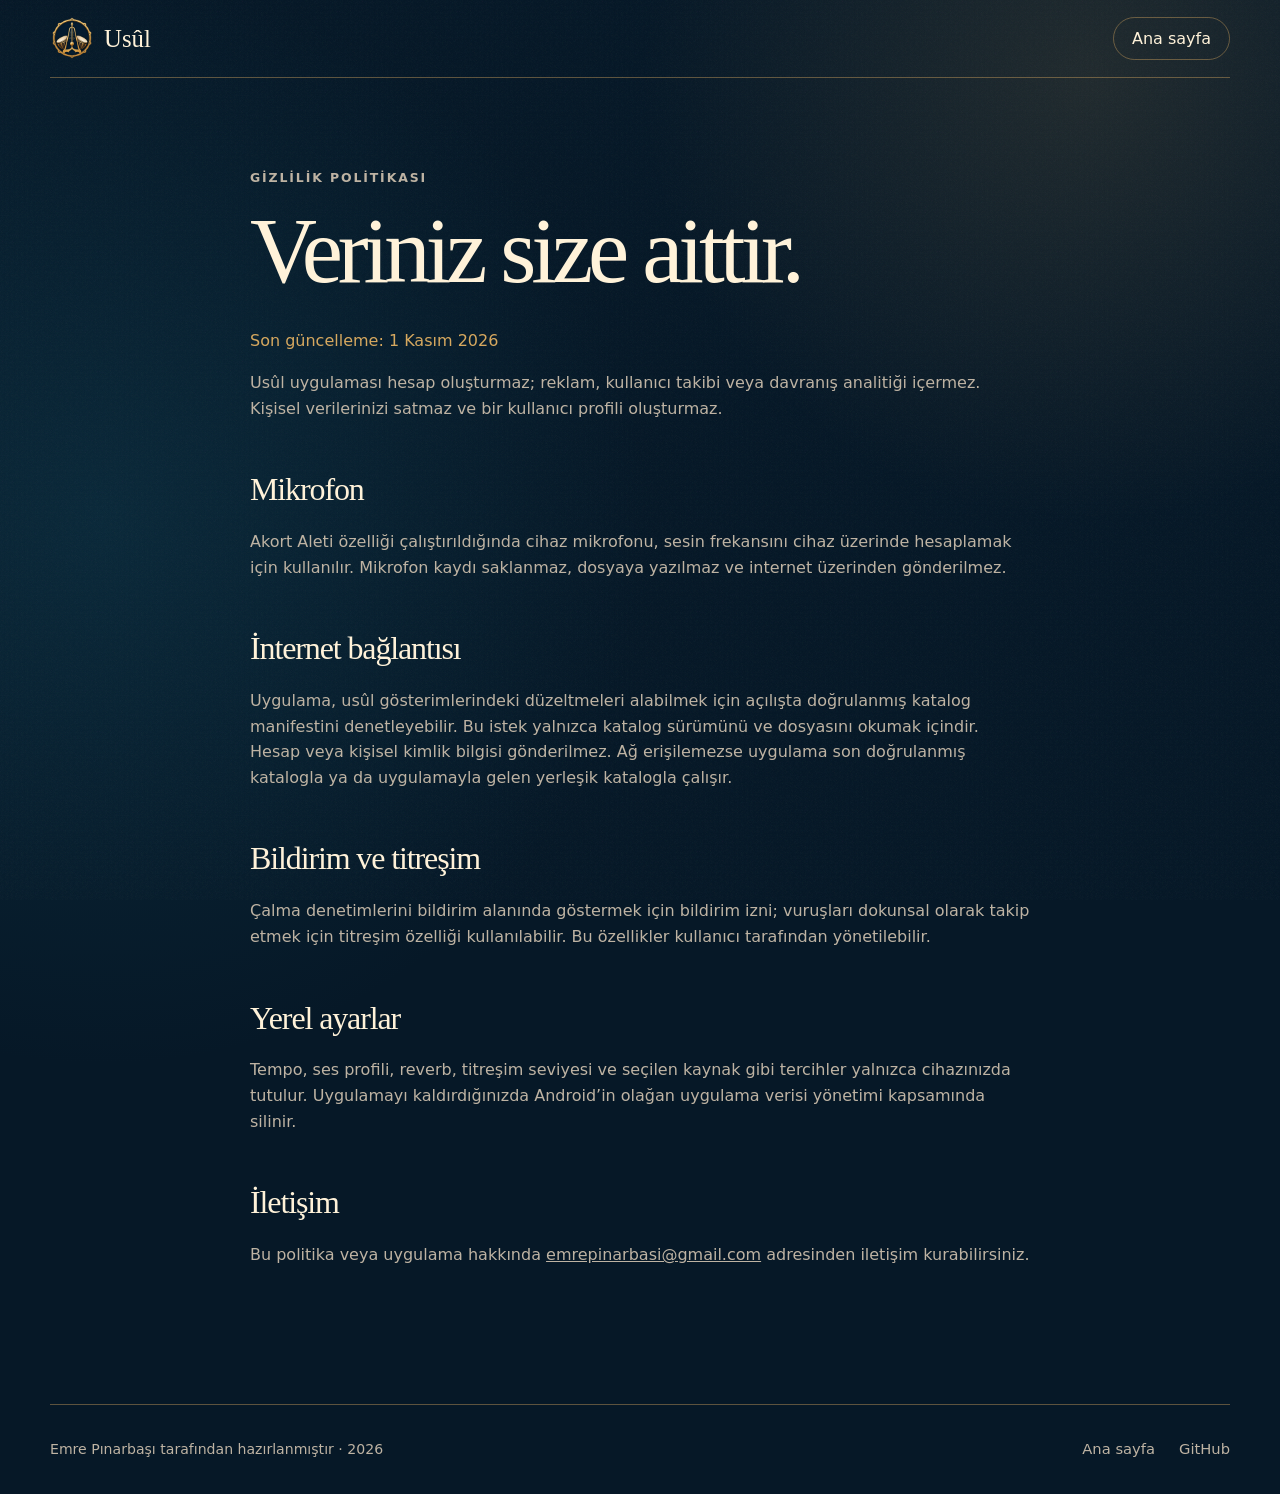
==== public/gizlilik.html @ 1c26b237 "Web sayfası ve dinamik katalog v2" ====
<!doctype html>
<html lang="tr">
<head>
  <meta charset="utf-8">
  <meta name="viewport" content="width=device-width, initial-scale=1">
  <meta name="theme-color" content="#061827">
  <meta name="description" content="Usûl Android uygulaması gizlilik politikası">
  <title>Gizlilik — Usûl</title>
  <link rel="icon" href="assets/usul-logo.png">
  <link rel="stylesheet" href="assets/site.css">
  <style>
    .policy { width: min(780px, calc(100vw - 32px)); margin: auto; padding: 90px 0 120px; }
    .policy h1 { font-size: clamp(3rem, 8vw, 5.8rem); }
    .policy h2 { margin-top: 52px; font-size: 2rem; }
    .policy p, .policy li { color: var(--muted); }
    .policy strong { color: var(--cream); }
    .policy .updated { color: var(--gold); }
  </style>
</head>
<body>
  <header class="site-header">
    <a class="brand" href="./"><img src="assets/usul-logo.png" alt="" width="48" height="48"><span>Usûl</span></a>
    <span></span>
    <a class="small-button" href="./">Ana sayfa</a>
  </header>
  <main class="policy">
    <p class="eyebrow">Gizlilik politikası</p>
    <h1>Veriniz size aittir.</h1>
    <p class="updated">Son güncelleme: 1 Kasım 2026</p>
    <p>Usûl uygulaması hesap oluşturmaz; reklam, kullanıcı takibi veya davranış analitiği içermez. Kişisel verilerinizi satmaz ve bir kullanıcı profili oluşturmaz.</p>

    <h2>Mikrofon</h2>
    <p>Akort Aleti özelliği çalıştırıldığında cihaz mikrofonu, sesin frekansını cihaz üzerinde hesaplamak için kullanılır. Mikrofon kaydı saklanmaz, dosyaya yazılmaz ve internet üzerinden gönderilmez.</p>

    <h2>İnternet bağlantısı</h2>
    <p>Uygulama, usûl gösterimlerindeki düzeltmeleri alabilmek için açılışta doğrulanmış katalog manifestini denetleyebilir. Bu istek yalnızca katalog sürümünü ve dosyasını okumak içindir. Hesap veya kişisel kimlik bilgisi gönderilmez. Ağ erişilemezse uygulama son doğrulanmış katalogla ya da uygulamayla gelen yerleşik katalogla çalışır.</p>

    <h2>Bildirim ve titreşim</h2>
    <p>Çalma denetimlerini bildirim alanında göstermek için bildirim izni; vuruşları dokunsal olarak takip etmek için titreşim özelliği kullanılabilir. Bu özellikler kullanıcı tarafından yönetilebilir.</p>

    <h2>Yerel ayarlar</h2>
    <p>Tempo, ses profili, reverb, titreşim seviyesi ve seçilen kaynak gibi tercihler yalnızca cihazınızda tutulur. Uygulamayı kaldırdığınızda Android’in olağan uygulama verisi yönetimi kapsamında silinir.</p>

    <h2>İletişim</h2>
    <p>Bu politika veya uygulama hakkında <a href="mailto:emrepinarbasi@gmail.com">emrepinarbasi@gmail.com</a> adresinden iletişim kurabilirsiniz.</p>
  </main>
  <footer><span>Emre Pınarbaşı tarafından hazırlanmıştır · 2026</span><div><a href="./">Ana sayfa</a><a href="https://github.com/emrepinarbasi/usul">GitHub</a></div></footer>
</body>
</html>
---- public/assets/site.css ----
:root {
  color-scheme: dark;
  --navy: #061827;
  --navy-soft: #0a2031;
  --navy-lift: #102b3f;
  --gold: #d6a85f;
  --gold-light: #f2d28e;
  --cream: #fff2d9;
  --muted: #beb3a3;
  --line: rgba(214, 168, 95, .42);
  --content: min(1180px, calc(100vw - 40px));
}

* { box-sizing: border-box; }
html { scroll-behavior: smooth; }
body {
  margin: 0;
  color: var(--cream);
  background:
    radial-gradient(circle at 85% 5%, rgba(214,168,95,.13), transparent 28rem),
    radial-gradient(circle at 8% 35%, rgba(24,91,114,.25), transparent 34rem),
    var(--navy);
  font-family: Inter, ui-sans-serif, system-ui, -apple-system, BlinkMacSystemFont, "Segoe UI", sans-serif;
  line-height: 1.6;
}

body::before {
  content: "";
  position: fixed;
  inset: 0;
  z-index: -1;
  opacity: .16;
  pointer-events: none;
  background-image: url("data:image/svg+xml,%3Csvg xmlns='http://www.w3.org/2000/svg' width='120' height='120' viewBox='0 0 120 120'%3E%3Cfilter id='n'%3E%3CfeTurbulence baseFrequency='.8' numOctaves='3' stitchTiles='stitch'/%3E%3C/filter%3E%3Crect width='100%25' height='100%25' filter='url(%23n)' opacity='.35'/%3E%3C/svg%3E");
}

a { color: inherit; }
button, input { font: inherit; }
.skip-link { position: fixed; left: 12px; top: -80px; z-index: 20; background: var(--gold-light); color: var(--navy); padding: 10px 14px; border-radius: 8px; }
.skip-link:focus { top: 12px; }

.site-header {
  width: var(--content);
  min-height: 78px;
  margin: auto;
  display: grid;
  grid-template-columns: 1fr auto 1fr;
  align-items: center;
  gap: 24px;
  border-bottom: 1px solid var(--line);
}
.brand { display: inline-flex; align-items: center; gap: 10px; text-decoration: none; width: fit-content; font-family: Georgia, serif; font-size: 1.55rem; }
.brand img { width: 44px; height: 44px; object-fit: contain; }
.site-header nav { display: flex; gap: 28px; }
.site-header nav a, footer a { color: var(--muted); text-decoration: none; font-size: .92rem; }
.site-header nav a:hover, footer a:hover { color: var(--gold-light); }
.small-button { justify-self: end; border: 1px solid var(--line); border-radius: 999px; padding: 8px 18px; text-decoration: none; }

.hero {
  width: var(--content);
  min-height: 760px;
  margin: auto;
  display: grid;
  grid-template-columns: 1.05fr .95fr;
  align-items: center;
  gap: 70px;
  padding: 64px 0 86px;
  overflow: hidden;
}
.eyebrow { margin: 0 0 14px; color: var(--gold); text-transform: uppercase; letter-spacing: .15em; font-size: .78rem; font-weight: 750; }
h1, h2, h3 { margin-top: 0; font-family: Georgia, "Times New Roman", serif; font-weight: 500; line-height: 1.06; }
h1 { max-width: 760px; margin-bottom: 28px; font-size: clamp(4.7rem, 8vw, 8.8rem); letter-spacing: -.055em; }
h1 em { display: block; color: var(--gold-light); font-weight: 400; }
h2 { margin-bottom: 22px; font-size: clamp(2.4rem, 5vw, 5rem); letter-spacing: -.035em; }
h3 { font-size: 1.55rem; }
.hero-text { max-width: 630px; color: var(--muted); font-size: 1.16rem; }
.hero-actions, .data-actions { display: flex; align-items: center; gap: 22px; margin-top: 34px; flex-wrap: wrap; }
.primary-button, .text-button { display: inline-flex; align-items: center; justify-content: center; min-height: 48px; text-decoration: none; font-weight: 700; }
.primary-button { padding: 0 24px; border-radius: 999px; color: var(--navy); background: var(--gold-light); box-shadow: 0 12px 34px rgba(214,168,95,.18); }
.primary-button:hover { background: #ffe1a2; transform: translateY(-1px); }
.text-button { color: var(--cream); gap: 10px; }
.hero-stats { display: flex; gap: 40px; margin: 52px 0 0; }
.hero-stats div { padding-left: 16px; border-left: 1px solid var(--line); }
.hero-stats dt { color: var(--gold-light); font-family: Georgia, serif; font-size: 1.7rem; }
.hero-stats dd { margin: 0; color: var(--muted); font-size: .78rem; text-transform: uppercase; letter-spacing: .08em; }

.hero-visual { min-height: 650px; display: grid; place-items: center; position: relative; }
.halo { position: absolute; width: 540px; height: 540px; border: 1px solid var(--line); border-radius: 50%; box-shadow: 0 0 100px rgba(214,168,95,.12) inset; }
.phone-frame { width: min(320px, 75vw); height: 650px; position: relative; overflow: hidden; border: 8px solid #d8d9d9; border-radius: 58px; background: #03111d; box-shadow: 0 35px 80px rgba(0,0,0,.55), 0 0 0 2px #38424b; transform: rotate(2.5deg); }
.phone-frame img { width: 100%; height: 100%; object-fit: cover; object-position: top center; }
.floating-note { position: absolute; padding: 7px 14px; color: var(--gold-light); background: rgba(6,24,39,.88); border: 1px solid var(--line); border-radius: 999px; font-family: Georgia, serif; backdrop-filter: blur(8px); }
.note-one { left: 3%; top: 24%; }
.note-two { right: 1%; top: 55%; }
.note-three { left: 8%; bottom: 15%; }

.manifest-strip { width: var(--content); margin: 0 auto; padding: 18px 24px; display: flex; align-items: center; gap: 12px; color: var(--muted); border: 1px solid var(--line); border-radius: 18px; background: rgba(10,32,49,.78); }
.manifest-strip strong { color: var(--cream); }
.manifest-strip a { margin-left: auto; color: var(--gold-light); }
.pulse { width: 10px; height: 10px; border-radius: 50%; background: #43d678; box-shadow: 0 0 0 6px rgba(67,214,120,.12); }

.section { width: var(--content); margin: 0 auto; padding: 130px 0; }
.section-heading { max-width: 770px; }
.section-heading > p:last-child, .source-copy p { color: var(--muted); font-size: 1.08rem; }
.feature-grid { display: grid; grid-template-columns: repeat(3, 1fr); gap: 14px; margin-top: 58px; }
.feature-card { min-height: 280px; padding: 30px; border: 1px solid rgba(214,168,95,.2); border-radius: 22px; background: linear-gradient(145deg, rgba(16,43,63,.78), rgba(6,24,39,.7)); }
.feature-card:hover { border-color: var(--gold); transform: translateY(-3px); }
.feature-card p { color: var(--muted); }
.card-number { display: block; margin-bottom: 54px; color: var(--gold); font-size: .77rem; letter-spacing: .14em; }

.source-section { display: grid; grid-template-columns: 1fr 1fr; gap: 70px; align-items: center; border-top: 1px solid rgba(214,168,95,.18); border-bottom: 1px solid rgba(214,168,95,.18); }
.source-list { padding: 12px 0; }
.source-row { display: grid; grid-template-columns: 1fr auto; gap: 20px; padding: 24px 2px; border-bottom: 1px solid rgba(214,168,95,.22); }
.source-row span { font-family: Georgia, serif; font-size: 1.35rem; }
.source-row strong { color: var(--gold); font-size: .9rem; }

.gallery-section { padding-bottom: 80px; }
.gallery { display: grid; grid-template-columns: 1.2fr .9fr .9fr; gap: 18px; align-items: start; margin-top: 48px; }
.shot { appearance: none; cursor: zoom-in; width: 100%; padding: 0; overflow: hidden; color: var(--cream); border: 1px solid var(--line); border-radius: 24px; background: var(--navy-soft); text-align: left; }
.shot img { display: block; width: 100%; aspect-ratio: 9 / 16; object-fit: cover; object-position: top; transition: transform .55s ease; }
.shot:hover img { transform: scale(1.025); }
.shot span { display: block; padding: 16px 18px; font-family: Georgia, serif; font-size: 1.12rem; }

.data-panel { padding: clamp(28px, 5vw, 68px); border: 1px solid var(--line); border-radius: 30px; background: linear-gradient(135deg, rgba(13,46,66,.95), rgba(6,24,39,.94)); }
.data-panel > div:first-child { max-width: 760px; }
.data-panel p { color: var(--muted); }
code { color: var(--gold-light); }
.status-grid { display: grid; grid-template-columns: repeat(4, 1fr); gap: 12px; margin: 42px 0 0; }
.status-grid div { padding: 20px; border-radius: 16px; background: rgba(1,12,21,.36); }
.status-grid dt { color: var(--muted); font-size: .8rem; text-transform: uppercase; letter-spacing: .08em; }
.status-grid dd { margin: 9px 0 0; color: var(--gold-light); font-family: Georgia, serif; font-size: 1.12rem; }

.closing-section { width: var(--content); margin: 0 auto; padding: 100px 0 120px; text-align: center; }
.closing-section img { object-fit: contain; }
.closing-section h2 { max-width: 900px; margin: 10px auto 22px; }
.closing-section > p:not(.eyebrow) { max-width: 680px; margin: 0 auto 32px; color: var(--muted); }

footer { width: var(--content); min-height: 90px; margin: auto; display: flex; justify-content: space-between; align-items: center; gap: 24px; color: var(--muted); border-top: 1px solid var(--line); font-size: .88rem; }
footer div { display: flex; gap: 24px; }

#image-dialog { width: min(520px, calc(100vw - 30px)); max-height: 92vh; padding: 0; overflow: visible; border: 0; border-radius: 30px; background: #020b13; box-shadow: 0 30px 100px #000; }
#image-dialog::backdrop { background: rgba(0,5,10,.82); backdrop-filter: blur(8px); }
#image-dialog img { display: block; width: 100%; max-height: 90vh; object-fit: contain; border-radius: 30px; }
.dialog-close { position: absolute; right: -12px; top: -12px; width: 42px; height: 42px; z-index: 2; cursor: pointer; color: var(--navy); border: 0; border-radius: 50%; background: var(--gold-light); font-size: 1.5rem; }

.reveal { opacity: 0; transform: translateY(16px); transition: opacity .65s ease, transform .65s ease; }
.reveal.visible { opacity: 1; transform: none; }

@media (max-width: 960px) {
  .site-header { grid-template-columns: 1fr auto; }
  .site-header nav { display: none; }
  .hero { grid-template-columns: 1fr; text-align: center; gap: 10px; }
  .hero-copy { display: flex; flex-direction: column; align-items: center; }
  .hero-stats { justify-content: center; }
  .hero-visual { min-height: 630px; }
  .feature-grid { grid-template-columns: repeat(2, 1fr); }
  .source-section { grid-template-columns: 1fr; }
  .gallery { grid-template-columns: repeat(3, 1fr); }
  .status-grid { grid-template-columns: repeat(2, 1fr); }
}

@media (max-width: 640px) {
  :root { --content: min(100% - 28px, 1180px); }
  .site-header { min-height: 68px; }
  .small-button { padding: 6px 13px; }
  .hero { min-height: 0; padding-top: 54px; }
  h1 { font-size: clamp(3.7rem, 20vw, 5.6rem); }
  .hero-text { font-size: 1rem; }
  .hero-stats { gap: 12px; width: 100%; }
  .hero-stats div { flex: 1; padding-left: 10px; }
  .hero-stats dt { font-size: 1.3rem; }
  .hero-visual { min-height: 600px; }
  .halo { width: 390px; height: 390px; }
  .phone-frame { height: 575px; width: 280px; }
  .manifest-strip { align-items: flex-start; flex-wrap: wrap; }
  .manifest-strip a { width: 100%; margin-left: 22px; }
  .section { padding: 90px 0; }
  .feature-grid { grid-template-columns: 1fr; }
  .feature-card { min-height: 230px; }
  .card-number { margin-bottom: 34px; }
  .gallery { grid-template-columns: 1fr; }
  .shot img { aspect-ratio: 10 / 16; }
  .status-grid { grid-template-columns: 1fr; }
  footer { flex-direction: column; justify-content: center; text-align: center; padding: 28px 0; }
}

@media (prefers-reduced-motion: reduce) {
  html { scroll-behavior: auto; }
  *, *::before, *::after { animation: none !important; transition: none !important; }
  .reveal { opacity: 1; transform: none; }
}
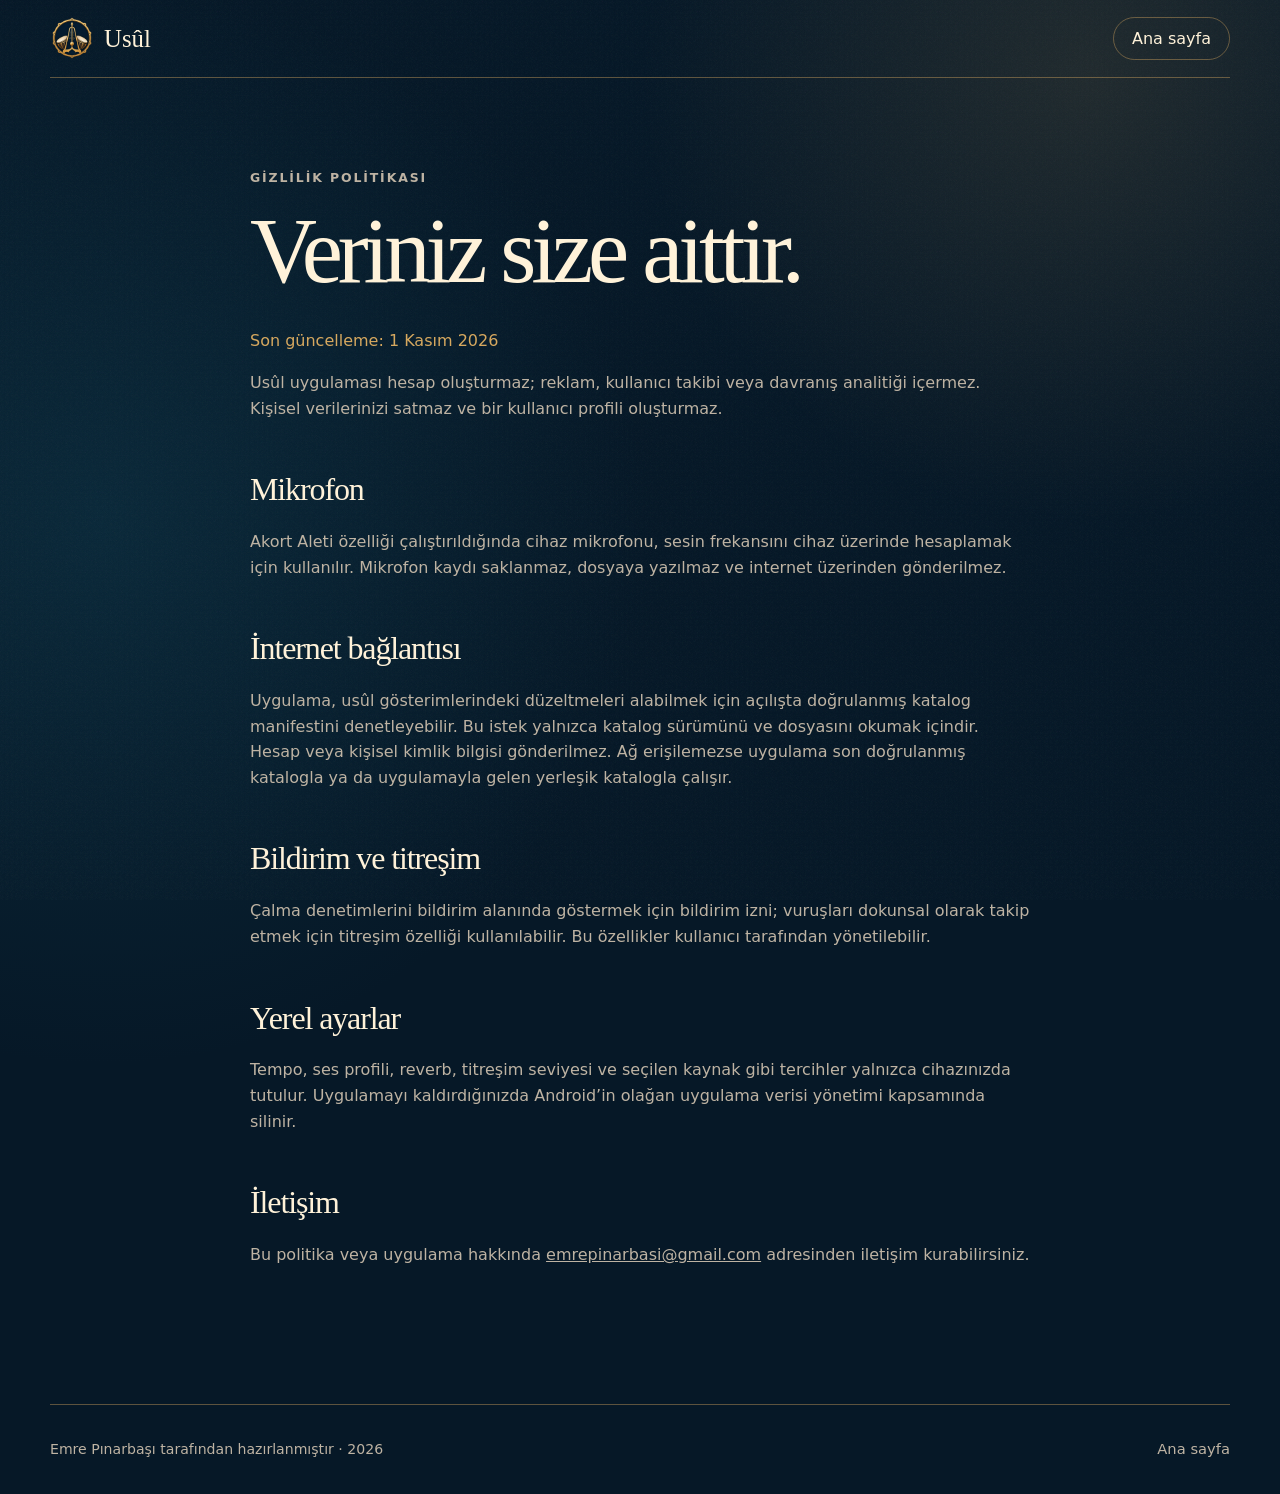
==== commit e031e030: "Web sayfasından kaynak depo bağlantılarını kaldır" ====
--- a/public/gizlilik.html
+++ b/public/gizlilik.html
@@ -44,6 +44,6 @@
     <h2>İletişim</h2>
     <p>Bu politika veya uygulama hakkında <a href="mailto:emrepinarbasi@gmail.com">emrepinarbasi@gmail.com</a> adresinden iletişim kurabilirsiniz.</p>
   </main>
-  <footer><span>Emre Pınarbaşı tarafından hazırlanmıştır · 2026</span><div><a href="./">Ana sayfa</a><a href="https://github.com/emrepinarbasi/usul">GitHub</a></div></footer>
+  <footer><span>Emre Pınarbaşı tarafından hazırlanmıştır · 2026</span><div><a href="./">Ana sayfa</a></div></footer>
 </body>
 </html>
